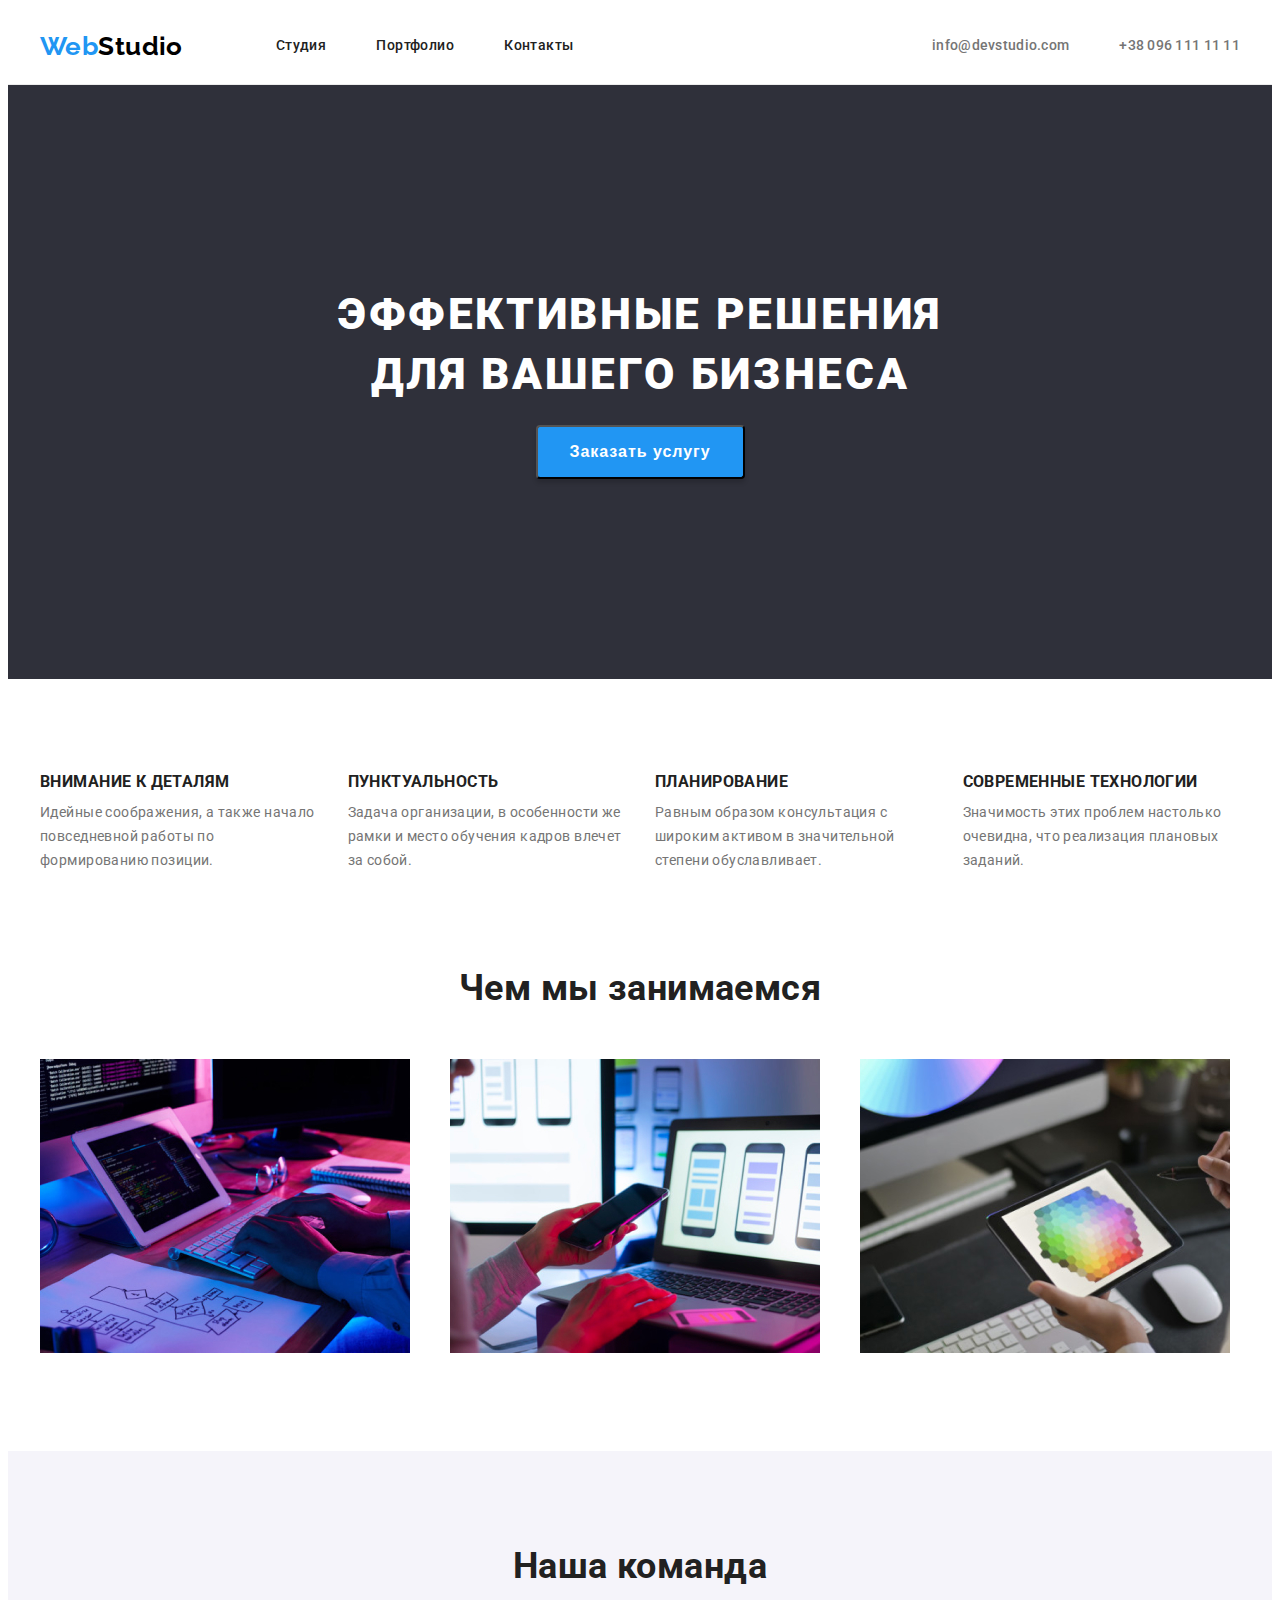
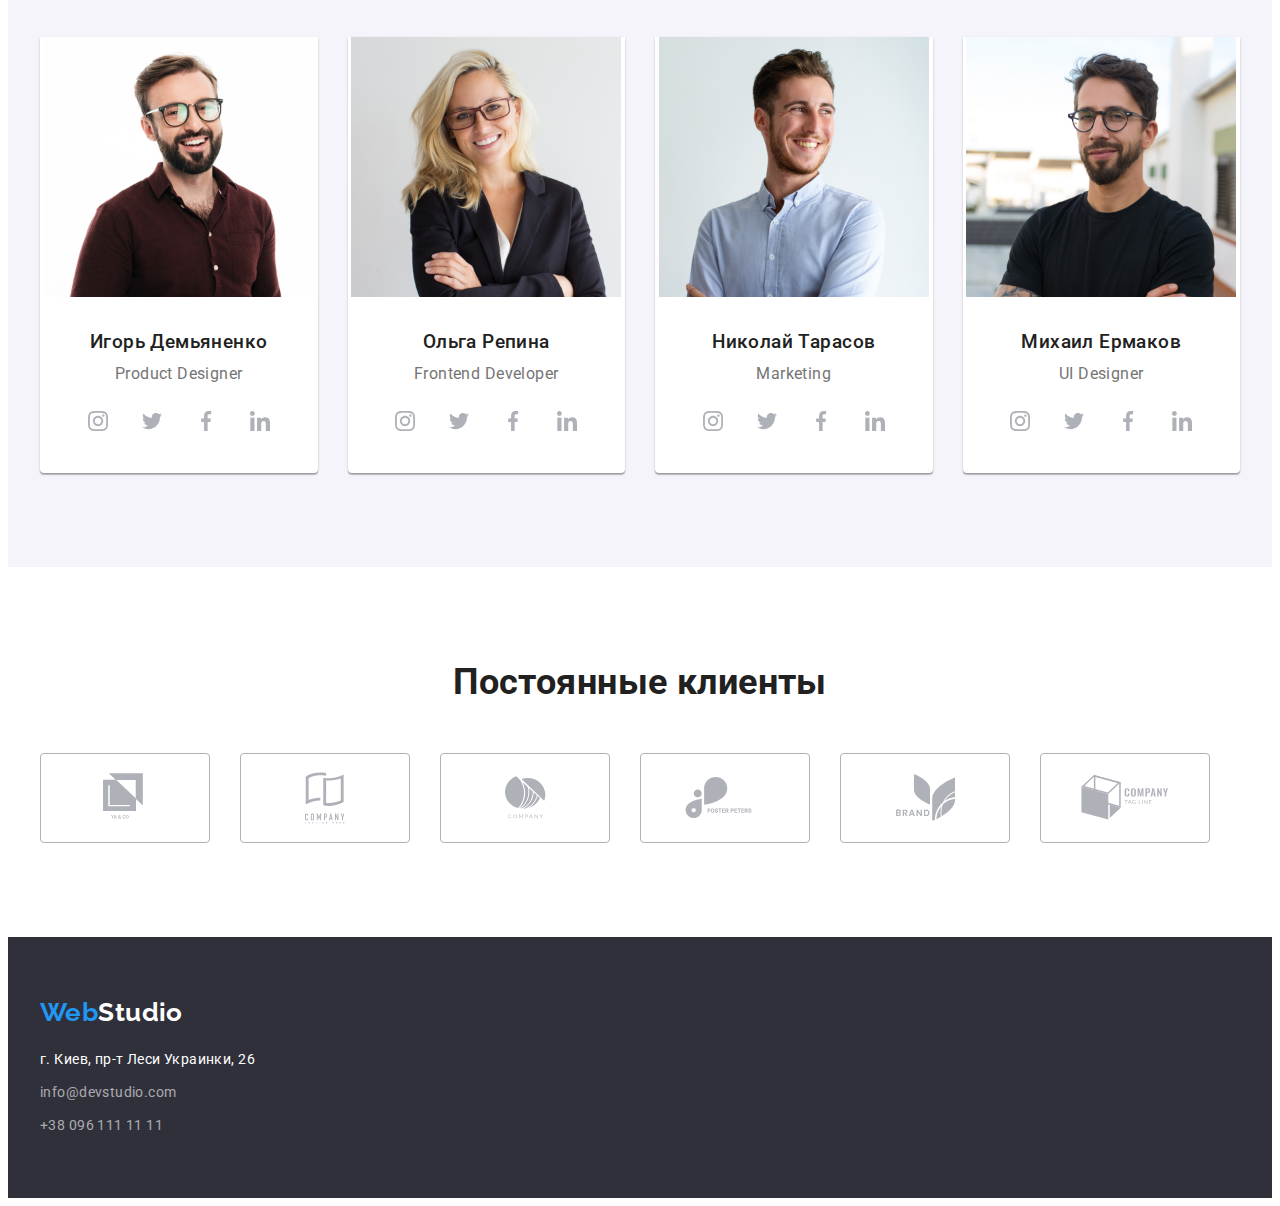
==== index.html @ 0d111032 "almost half" ====
<!DOCTYPE html>
<html lang="en">
  <head>
    <link rel="stylesheet" href="https://cdnjs.cloudflare.com/ajax/libs/modern-normalize/1.0.0/modern-normalize.min.css" integrity="sha512-ISS7cAi1PEhQ8jnbJpJZMd29NlhNj4AWYyLOSp2CE/CsHxTCu+r+t0D2yoJudVrd0/8fTVPUVDzY5Tvli75u/g==" crossorigin="anonymous" />
    <meta charset="UTF-8" />
    <meta http-equiv="X-UA-Compatible" content="IE=edge" />
    <meta name="viewport" content="width=device-width, initial-scale=1.0" />
    <title>Studio</title>
    <link rel="preconnect" href="https://fonts.gstatic.com">
    <link href="https://fonts.googleapis.com/css2?family=Raleway:wght@700&family=Roboto:wght@400;500;700;900&display=swap" rel="stylesheet">   
    <link rel="stylesheet" href="./css/styles.css">
  </head>
  <body>
    <header class="page-header">
      <div class="container">
      <nav class="nav">
        <a class="logo" href="./index.html"><span class="web-logo">Web</span>Studio</a>
        <ul class="nav-list list">
          <li><a href="./index.html">Студия</a></li>
          <li><a href="./portfolio.html"> Портфолио</a></li>
          <li><a href="#">Контакты</a></li>
        </ul>
      </nav>
        <a href="mailto:info@devstudio.com" class="our-contacts hdr-mail">info@devstudio.com</a>
        <a href="tel:+380961111111" class="our-contacts">+38 096 111 11 11</a>
    </div>
    </header>
     <main>
    <section class="topsection hero-section">
      <div class="container hero">
      <h1 class="main-heading">Эффективные решения для вашего бизнеса</h1>
      <button class="service-button" type="button">Заказать услугу</button>
    </div>
    </section> 
    <section class="section">
      <div class="container">
      <h2 class="hiden">Preferenses</h2>
      <ul class="preferenses-list list card">
        <li class="item mainfo">
          <h3 class="middle-headers">Внимание к деталям</h3>
          <p>
            Идейные соображения, а также начало повседневной работы по
            формированию позиции.
          </p>
        </li>
        <li class="item mainfo">
          <h3 class="middle-headers">Пунктуальность</h3>
          <p>
            Задача организации, в особенности же рамки и место обучения кадров
            влечет за собой.
          </p>
        </li>
        <li class="item mainfo">
          <h3 class="middle-headers">Планирование</h3>
          <p>
            Равным образом консультация с широким активом в значительной степени
            обуславливает.
          </p>
        </li>
        <li class="item mainfo">
          <h3 class="middle-headers">Современные технологии</h3>
          <p>
            Значимость этих проблем настолько очевидна, что реализация плановых
            заданий.
          </p>
        </li>
      </ul>
    </div>
    </section>
    <section class="section works-section">
      <div class="container">
      <h2 class="our-works">Чем мы занимаемся</h2>
      <ul class="list card">
        <li class="jl-items item">
          <img
            src="./img/box_1.jpg"
            alt="first image"
            width="370"
          />
        </li>
        <li class="jl-items item">
          <img
            src="./img/box_2.jpg"
            alt="second image"
            width="370"
          />
        </li>
        <li class="jl-items item">
          <img
            src="./img/box_3.jpg"
            alt="third image"
            width="370"
          />
        </li>
      </ul>
    </div>
    </section>
    <section class="section team-sect">
      <div class="container">
        <h2 class="team">Наша команда</h2>
        <ul class="teamlist list card">
          <li class="item team-item">
            <img class="team-block" src="./img/igor.jpg" alt="Product Designer" 
            height="260" 
            width="270"/>
            <h3 class="middle-headers">Игорь Демьяненко</h3>
            <p class="team-block-class">Product Designer</p>
            <ul class="socials list team-block">
              <li class="socials-item">
                <a href="" class="socials-links">
                  <svg class="socials-icons">
                    <use href="./img/svg/sprite.svg#icon-instagram"></use>
                  </svg>
                </a>
              </li>
              <li class="socials-item">
                <a href="" class="socials-links">
                  <svg class="socials-icons">
                    <use href="./img/svg/sprite.svg#icon-twitter"></use>
                  </svg>
                </a>
              </li>
              <li class="socials-item">
                <a href="" class="socials-links">
                  <svg class="socials-icons">
                    <use href="./img/svg/sprite.svg#icon-facebook"></use>
                  </svg>
                </a>
              </li><li class="socials-item">
                <a href="" class="socials-links">
                  <svg class="socials-icons">
                    <use href="./img/svg/sprite.svg#icon-linkedin"></use>
                  </svg>
                </a>
              </li>
            </ul>
          </li>
          <li class="item team-item">
            <img class="team-block"
              src="./img/olga.jpg"
              alt="Frontend Developer"
              height="260" 
              width="270"/>
            <h3 class="middle-headers">Ольга Репина</h3>
            <p class="team-block-class">Frontend Developer</p>
            <ul class="socials list team-block">
              <li class="socials-item">
                <a href="" class="socials-links">
                  <svg class="socials-icons">
                    <use href="./img/svg/sprite.svg#icon-instagram"></use>
                  </svg>
                </a>
              </li>
              <li class="socials-item">
                <a href="" class="socials-links">
                  <svg class="socials-icons">
                    <use href="./img/svg/sprite.svg#icon-twitter"></use>
                  </svg>
                </a>
              </li>
              <li class="socials-item">
                <a href="" class="socials-links">
                  <svg class="socials-icons">
                    <use href="./img/svg/sprite.svg#icon-facebook"></use>
                  </svg>
                </a>
              </li><li class="socials-item">
                <a href="" class="socials-links">
                  <svg class="socials-icons">
                    <use href="./img/svg/sprite.svg#icon-linkedin"></use>
                  </svg>
                </a>
              </li>
            </ul>
          </li>
          <li class="item team-item">
            <img class="team-block" src="./img/nikolai.jpg" alt="Marketing" 
            height="260" 
            width="270"/>
            <h3 class="middle-headers">Николай Тарасов</h3>
            <p class="team-block-class">Marketing</p>
            <ul class="socials list team-block">
              <li class="socials-item">
                <a href="" class="socials-links">
                  <svg class="socials-icons">
                    <use href="./img/svg/sprite.svg#icon-instagram"></use>
                  </svg>
                </a>
              </li>
              <li class="socials-item">
                <a href="" class="socials-links">
                  <svg class="socials-icons">
                    <use href="./img/svg/sprite.svg#icon-twitter"></use>
                  </svg>
                </a>
              </li>
              <li class="socials-item">
                <a href="" class="socials-links">
                  <svg class="socials-icons">
                    <use href="./img/svg/sprite.svg#icon-facebook"></use>
                  </svg>
                </a>
              </li><li class="socials-item">
                <a href="" class="socials-links">
                  <svg class="socials-icons">
                    <use href="./img/svg/sprite.svg#icon-linkedin"></use>
                  </svg>
                </a>
              </li>
            </ul>
          </li>
          <li class="item team-item">
            <img class="team-block" src="./img/misha.jpg" alt="UI Designer" 
            height="260" 
            width="270"/>
            <h3 class="middle-headers">Михаил Ермаков</h3>
            <p class="team-block-class">UI Designer</p>
            <ul class="socials list team-block">
              <li class="socials-item">
                <a href="" class="socials-links">
                  <svg class="socials-icons">
                    <use href="./img/svg/sprite.svg#icon-instagram"></use>
                  </svg>
                </a>
              </li>
              <li class="socials-item">
                <a href="" class="socials-links">
                  <svg class="socials-icons">
                    <use href="./img/svg/sprite.svg#icon-twitter"></use>
                  </svg>
                </a>
              </li>
              <li class="socials-item">
                <a href="" class="socials-links">
                  <svg class="socials-icons">
                    <use href="./img/svg/sprite.svg#icon-facebook"></use>
                  </svg>
                </a>
              </li><li class="socials-item">
                <a href="" class="socials-links">
                  <svg class="socials-icons">
                    <use href="./img/svg/sprite.svg#icon-linkedin"></use>
                  </svg>
                </a>
              </li>
            </ul>
          </li>
        </ul>
      </div>
    </section>
    <section class="section">
      <div class="container">
        <h2 class="team">Постоянные клиенты</h2>
        <ul class="clients list">
          <li class="clients-list">
            <a href="" class="clients-link">
              <svg class="clients-icon" width="44px" height="49px">
                <use href="/img/svg/sprite.svg#icon-logo-1"></use>
              </svg>
            </a>
          </li>
          <li class="clients-list">
            <a href="" class="clients-link">
              <svg class="clients-icon" width="40px" height="52px">
                <use href="/img/svg/sprite.svg#icon-logo-2"></use>
              </svg>
            </a>
          </li>
          <li class="clients-list">
            <a href="" class="clients-link">
              <svg class="clients-icon" width="41px" height="43px">
                <use href="/img/svg/sprite.svg#icon-logo-3"></use>
              </svg>
            </a>
          </li>
          <li class="clients-list">
            <a href="" class="clients-link">
              <svg class="clients-icon" width="80px" height="42px">
                <use href="/img/svg/sprite.svg#icon-logo-4"></use>
              </svg>
            </a>
          </li>
          <li class="clients-list">
            <a href="" class="clients-link">
              <svg class="clients-icon" width="59px" height="47px">
                <use href="/img/svg/sprite.svg#icon-logo-5"></use>
              </svg>
            </a>
          </li>
          <li class="clients-list">
            <a href="" class="clients-link">
              <svg class="clients-icon" width="88px" height="45px">
                <use href="/img/svg/sprite.svg#icon-logo-6"></use>
              </svg>
            </a>
          </li>
        </ul>
      </div>
    </section>
    </main>
    <footer>
      <div class="container">
      <a class="footer-logo" href="./index.html"><span class="web-logo">Web</span>Studio</a>
        <address class="foot-address">
            <span class="address ft-design ">г. Киев, пр-т Леси Украинки, 26</span>
            <a class="footer-contacts  footer-item" href="mailto:info@devstudio.com">info@devstudio.com</a>
            <a class="footer-contacts  " href="tel:+380961111111">+38 096 111 11 11</a>
        </address>
      </div>
    </footer> 
  </body>
</html>
---- css/styles.css ----
body{
    background: var(--white-main-and-other);

    font-family: 'Roboto', sans-serif;
    font-weight: 400;
    font-size: 14px;
    letter-spacing: 0.03em;
    line-height: 1.14;
    color: var(--text-font-color);
}
:root{
    --headers-font-color: #212121;
    --text-font-color:  #757575;
    --other-fonts: #2196F3;
    --buttons-hover-color: #2196F3;
    --white-main-and-other: #fff;
    --svg-icons:#AFB1B8;
}
h1,
h2,
h3,
h4,
h5,
h6,
p,
ul {
  margin: 0;
  padding: 0;
}
.container{
    width: 1200px;
    padding-left: 15px;
    padding-right: 15px;
    margin-right: auto;
    margin-left: auto;
}
.section{
    padding: 94px 0 ;
}
.card{
    display: flex;
    flex-wrap: wrap;
    margin-left: -30px;
    margin-top: -30px;
}
.item{
    margin-left: 30px;
    margin-top: 30px;
}
.middle-headers{
    margin-bottom: 10px;
    color: var(--headers-font-color);
}
.page-header{
    padding-top: 15px;
    padding-bottom: 15px;
    border-bottom: 1px solid #ECECEC;
}
.page-header .container{
    display: flex;
    align-items: center;
    justify-content: flex-start;
}
.logo{
    font-family: Raleway;
    font-style: normal;
    font-weight: bold;
    font-size: 26px;
    line-height: 1.19;
    color: #000;
    text-decoration: none;
}
.web-logo{
    color: var(--other-fonts);
}
.nav{
    display: flex;
    margin-right: auto;
    align-items: center;

}
.nav-list{
    display: inline-flex;
    margin-left: 93px;
}
.nav-list li:not(:last-child) {
    margin-right: 50px;
  }
.nav-list a{
    display: inline-block;

    font-weight: 500;
    line-height: 1.14;
    color: var(--headers-font-color);
    text-decoration: none;
}
.our-contacts {
    display: inline-block;
    padding-top: 15px;
    padding-bottom: 15px;

    font-weight: 500;
    letter-spacing: 0.02em;
    text-decoration: none;
    color: var(--text-font-color);
}
.hdr-mail{
    margin-right: 50px;
}
.nav-list a:hover,
.our-contacts a:hover,
.our-contacts a:focus{
    color: var(--other-fonts);
    cursor: pointer;
}
.topsection{
    padding: 200px 0;
    background-color: #2F303A;
}
 .hero{
    display: flex;
    align-items: center;
    flex-direction: column;
    align-content: center;
} 

.main-heading{
    width: calc(100% / 12 * 7);
    margin-bottom: 20px;
    text-align: center;

    font-weight: 900;
    font-size: 44px;
    line-height: 1.36;
    text-align: center;
    letter-spacing: 0.06em;
    text-transform: uppercase;
    color: var(--white-main-and-other);
}
.service-button{
    display: inline-block;
    align-items: center;
    text-align: center;
    padding: 10px 32px;

    font-weight: 700;
    font-size: 16px;
    line-height: 1.88;
    letter-spacing: 0.06em;

    color: var(--white-main-and-other);
    cursor: pointer;
    background: var(--buttons-hover-color);
    box-shadow: 0px 4px 4px rgba(0, 0, 0, 0.15);
    border-radius: 4px;
}
.list{
    list-style: none;
}
.hiden {
    display: none;
  }
.preferenses-list h3{
    font-weight: 700;
    text-transform: uppercase;
}
.preferenses-list p{
    line-height: 1.71;
}

.mainfo{
    flex-basis: calc((100% - 4 * 30px) / 4 );
}
.team-sect{
    background: #F5F4FA;
}
.works-section{
    padding-top: 0;
}
.jl-items{
    flex-basis: calc((100% - 3 * 30px) / 3);
}
.our-works,
.team{
    margin-bottom: 50px;

    font-weight: 700;
    font-size: 36px;
    line-height: 1.17;
    color: var(--headers-font-color);
    text-align: center;
}
.team-item{
    flex-basis: calc((100% - 4 * 30px) / 4);

    font-size: 16px;
    line-height: 1.19;
    text-align: center;

    background: var(--white-main-and-other);
    box-shadow: 0px 1px 3px rgba(0, 0, 0, 0.12), 0px 1px 1px rgba(0, 0, 0, 0.14), 0px 2px 1px rgba(0, 0, 0, 0.2);
    border-radius: 0px 0px 4px 4px;
}
.team-block{
    margin-bottom: 30px;
}
.team-block-class{
    margin-bottom: 16px;
}
.teamlist h3{
    font-weight: 500;
}
.socials{
    display: inline-flex;
}
.socials-item:not(:last-child){
margin-right: 10px;
}
.socials-links{
    display: flex;
    align-items: center;
    justify-content: center;
    width: 44px;
    height: 44px;
    border-radius: 50%;
}
.socials-links:hover,
.socials-links:focus{
background-color: var(--buttons-hover-color);
}
.socials-links:hover .socials-icons,
.socials-links:focus .socials-icons{
    fill: var(--white-main-and-other);
}
.socials-icons{
    width: 20px;
    height: 20px;
    fill: var(--svg-icons);
}
.clients{
    display: flex;  
}
.clients-link{
    display: inline-flex;
    align-items: center;
    justify-content: center;
    width: 170px;
    height: 90px;
    border: 1px solid var(--svg-icons);
    box-sizing: border-box;
    border-radius: 4px;
    
}
/* .clients-link{
    width: 170px;
    height: 90px;
    border: 1px solid var(--svg-icons);
    box-sizing: border-box;
    border-radius: 4px;
    

} */
.clients-list:not(:last-child){
    margin-right: 30px;
}
.clients-link:hover .clients-icon{
    fill: var(--buttons-hover-color);
}
.footer-logo{
    display: inline-block;
    margin-bottom: 20px;

    font-family: Raleway;
    font-style: normal;
    font-weight: bold;
    font-size: 26px;
    line-height: 1.19;
    color: var(--white-main-and-other);
    text-decoration: none;
}
.clients-icon{
    fill: var(--svg-icons);
}
.foot-address{
    display: flex;
    flex-direction: column;
}
.ft-design{
    margin-bottom: 9px;
}
.footer-item{
    margin-bottom: 9px;
}
.address{
    line-height: 1.71;
    color: var(--white-main-and-other);
    text-decoration: none;
    font-style: normal;
    text-decoration: none;
}
.footer-contacts{
    line-height: 1.71;
    color: rgba(255, 255, 255, 0.6);
    text-decoration: none;
    font-style: normal;
}
.footer-contacts:hover,
.footer-contacts:focus{
    color: var(--buttons-hover-color);
    cursor: pointer;
}
footer{
    padding-top: 60px;
    padding-bottom: 60px;
    background-color: #2F303A;
}
.portfolio-btn{
    display: flex;
    justify-content: center;
  }
  .buttons-list{
    display: inline-block;
    margin-bottom: 50px;
  }
  .buttons-list:not(:last-child) {
    margin-right: 8px;
  }
.buttons{
    display: inline-block;
    background: #F5F4FA;
    border-radius: 4px;
    padding: 6px 22px;
    border: 0px;

    font-family: 'Roboto';
    font-weight: 500;
    font-size: 16px;
    line-height: 1.63;
    text-align: center;
    color: var(--headers-font-color);
}
.buttons:hover{
    color: var(--white-main-and-other);
    background-color: var(--buttons-hover-color);
    box-shadow: 0px 3px 1px rgba(0, 0, 0, 0.1), 0px 1px 2px rgba(0, 0, 0, 0.08), 0px 2px 2px rgba(0, 0, 0, 0.12);
    border-radius: 4px;
    cursor: pointer;
}

 .examples{
    display: flex;
    flex-wrap: wrap;
    margin-top: -30px;
    margin-left: -30px;
} 
.item-portfolio{
    margin-top: 30px;
    margin-left: 30px;
}

.portfolio-card{
    display: flex;
    flex-direction: column;
}
.boxes{
    padding: 20px 24px;
    background: var(--white-main-and-other);
    border: 1px solid #EEEEEE;
} .portfolio-card{
    flex-basis: calc((100% - 3 * 30px) / 3);
}  

.works-list h3 {

    font-weight: 700;
    font-size: 18px;
    line-height: 2;
    letter-spacing: 0.06em;
    color: var(--headers-font-color);
  }
  .works-list p {
    display: inline-block;
    
    font-size: 16px;
    line-height: 1.88;
    color: var(--text-font-color);
  }
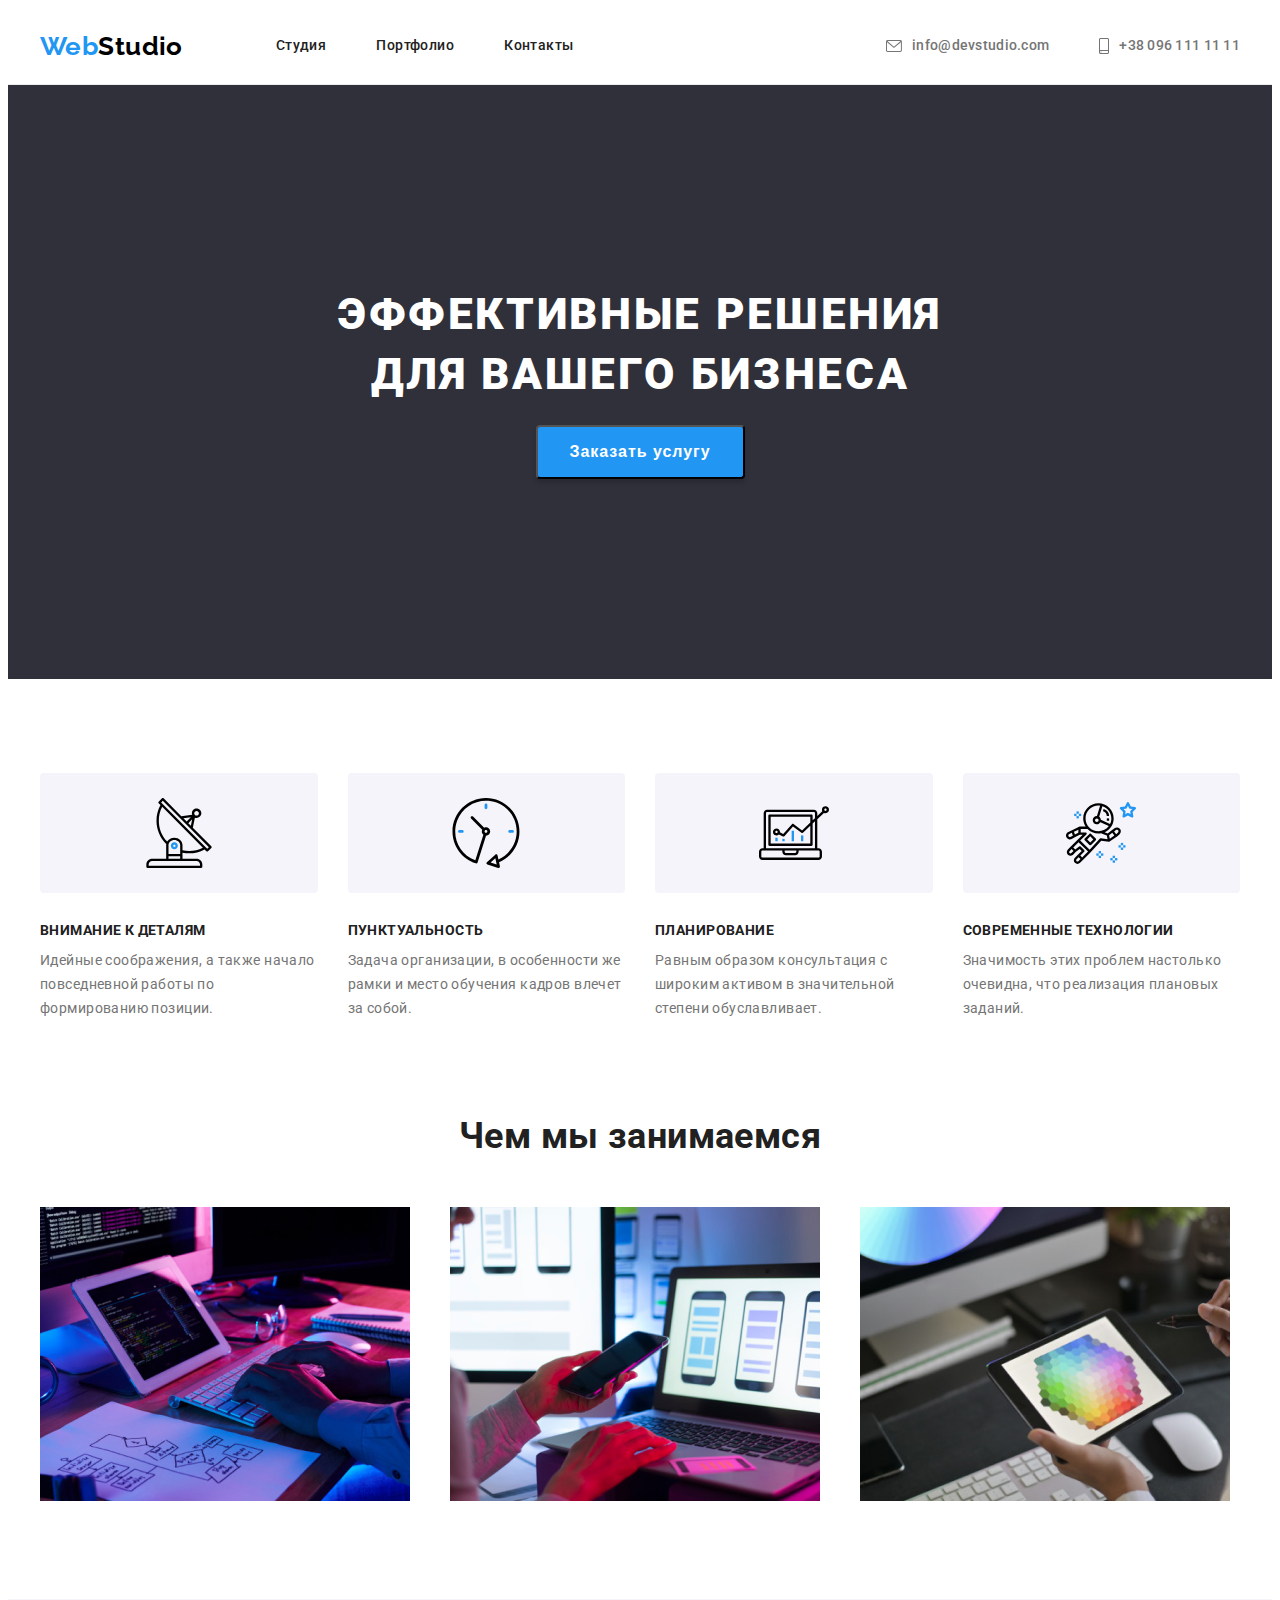
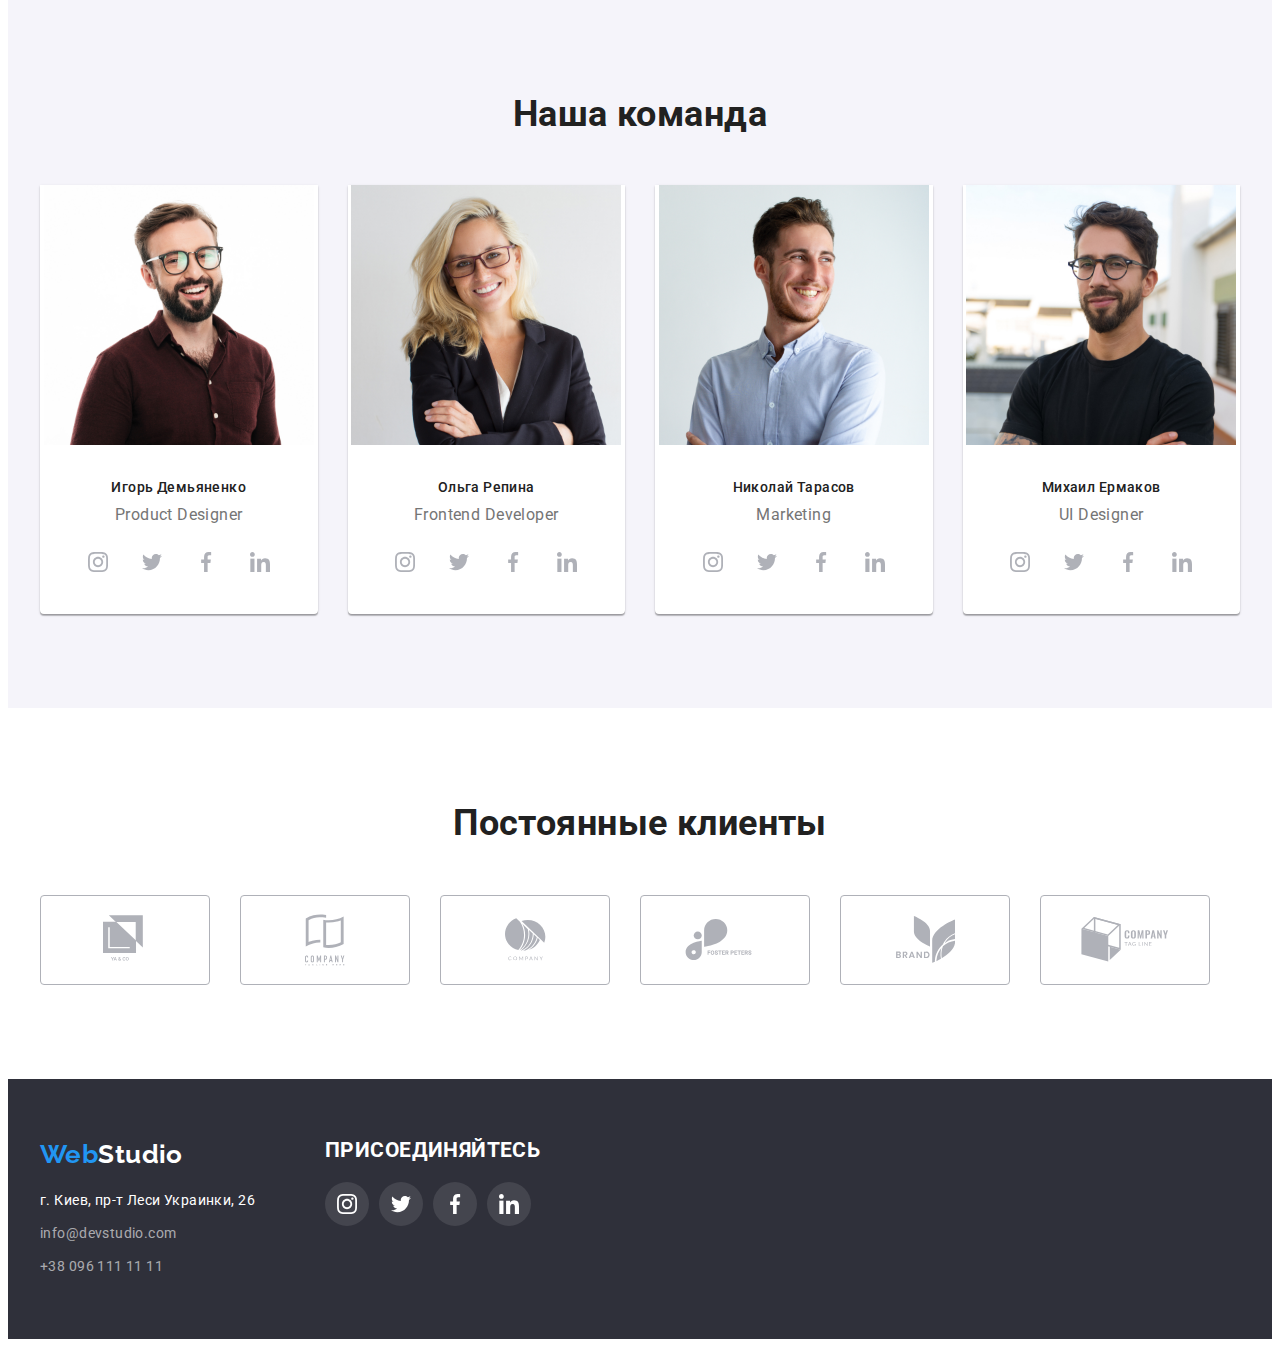
==== commit d8499f38: "svg" ====
--- a/index.html
+++ b/index.html
@@ -21,8 +21,16 @@
           <li><a href="#">Контакты</a></li>
         </ul>
       </nav>
-        <a href="mailto:info@devstudio.com" class="our-contacts hdr-mail">info@devstudio.com</a>
-        <a href="tel:+380961111111" class="our-contacts">+38 096 111 11 11</a>
+        <a href="mailto:info@devstudio.com" class="our-contacts hdr-mail">
+          <svg class="contacts-icon" height="12px" width="16px">
+            <use href="./img/svg/sprite.svg#icon-envelope"></use>
+          </svg>
+          info@devstudio.com</a>
+        <a href="tel:+380961111111" class="our-contacts">
+          <svg class="contacts-icon" height="16px" width="10px">
+          <use href="./img/svg/sprite.svg#icon-smartphone"></use>
+        </svg>
+        +38 096 111 11 11</a>
     </div>
     </header>
      <main>
@@ -37,6 +45,11 @@
       <h2 class="hiden">Preferenses</h2>
       <ul class="preferenses-list list card">
         <li class="item mainfo">
+          <div class="svgcontainer">
+          <svg class="preferenses-icons">
+            <use href="./img/svg/sprite.svg#icon-antenna"></use>
+          </svg>
+        </div>
           <h3 class="middle-headers">Внимание к деталям</h3>
           <p>
             Идейные соображения, а также начало повседневной работы по
@@ -44,6 +57,11 @@
           </p>
         </li>
         <li class="item mainfo">
+          <div class="svgcontainer">
+            <svg class="preferenses-icons">
+              <use href="./img/svg/sprite.svg#icon-clock"></use>
+            </svg>
+          </div>
           <h3 class="middle-headers">Пунктуальность</h3>
           <p>
             Задача организации, в особенности же рамки и место обучения кадров
@@ -51,6 +69,11 @@
           </p>
         </li>
         <li class="item mainfo">
+          <div class="svgcontainer">
+          <svg class="preferenses-icons">
+            <use href="./img/svg/sprite.svg#icon-diagram"></use>
+          </svg>
+        </div>
           <h3 class="middle-headers">Планирование</h3>
           <p>
             Равным образом консультация с широким активом в значительной степени
@@ -58,6 +81,11 @@
           </p>
         </li>
         <li class="item mainfo">
+          <div class="svgcontainer">
+          <svg class="preferenses-icons">
+            <use href="./img/svg/sprite.svg#icon-astronaut"></use>
+          </svg>
+        </div>
           <h3 class="middle-headers">Современные технологии</h3>
           <p>
             Значимость этих проблем настолько очевидна, что реализация плановых
@@ -299,13 +327,47 @@
     </section>
     </main>
     <footer>
-      <div class="container">
+      <div class="container footer">
+        <section>
       <a class="footer-logo" href="./index.html"><span class="web-logo">Web</span>Studio</a>
         <address class="foot-address">
             <span class="address ft-design ">г. Киев, пр-т Леси Украинки, 26</span>
             <a class="footer-contacts  footer-item" href="mailto:info@devstudio.com">info@devstudio.com</a>
             <a class="footer-contacts  " href="tel:+380961111111">+38 096 111 11 11</a>
         </address>
+      </section>
+      <section class="join-us">
+        <h2 class="join-title">присоединяйтесь</h2>
+        <ul class="footer-socials list">
+          <li class="footer-socials-item">
+            <a href="" class="footer-socials-links">
+              <svg class="footer-socials-icons">
+                <use href="./img/svg/sprite.svg#icon-instagram"></use>
+              </svg>
+            </a>
+          </li>
+          <li class="footer-socials-item">
+            <a href="" class="footer-socials-links">
+              <svg class="footer-socials-icons">
+                <use href="./img/svg/sprite.svg#icon-twitter"></use>
+              </svg>
+            </a>
+          </li>
+          <li class="footer-socials-item">
+            <a href="" class="footer-socials-links">
+              <svg class="footer-socials-icons">
+                <use href="./img/svg/sprite.svg#icon-facebook"></use>
+              </svg>
+            </a>
+          </li><li class="footer-socials-item">
+            <a href="" class="footer-socials-links">
+              <svg class="footer-socials-icons">
+                <use href="./img/svg/sprite.svg#icon-linkedin"></use>
+              </svg>
+            </a>
+          </li>
+        </ul>
+      </section>
       </div>
     </footer> 
   </body>
--- a/css/styles.css
+++ b/css/styles.css
@@ -15,6 +15,8 @@
     --buttons-hover-color: #2196F3;
     --white-main-and-other: #fff;
     --svg-icons:#AFB1B8;
+    --grey-background: #F5F4FA;
+   
 }
 h1,
 h2,
@@ -48,6 +50,10 @@
     margin-top: 30px;
 }
 .middle-headers{
+    font-style: normal;
+    font-weight: bold;
+    font-size: 14px;
+
     margin-bottom: 10px;
     color: var(--headers-font-color);
 }
@@ -95,7 +101,8 @@
     text-decoration: none;
 }
 .our-contacts {
-    display: inline-block;
+    display: flex;
+    align-items: center;
     padding-top: 15px;
     padding-bottom: 15px;
 
@@ -108,10 +115,19 @@
     margin-right: 50px;
 }
 .nav-list a:hover,
-.our-contacts a:hover,
-.our-contacts a:focus{
+.nav-list a:focus,
+.our-contacts:hover,
+.our-contacts:focus{
     color: var(--other-fonts);
-    cursor: pointer;
+}
+.contacts-icon{
+    display: inline-block;
+    margin-right: 10px;
+    fill: var(--text-font-color) ;
+}
+.our-contacts:focus .contacts-icon,
+.our-contacts:hover .contacts-icon{
+    fill: var(--other-fonts);
 }
 .topsection{
     padding: 200px 0;
@@ -159,7 +175,25 @@
 }
 .hiden {
     display: none;
-  }
+}
+.svgcontainer{
+    display: flex;
+    align-items: center;
+    justify-content: center;
+    padding: auto;
+    padding-top: 25px;
+    padding-bottom: 25px;
+    margin-bottom: 30px;
+    background: var(--grey-background);
+    border-radius: 4px;
+}
+.preferenses-icons{
+    /* display: flex; */
+
+width: 70px;
+height: 70px;
+fill: ;
+}
 .preferenses-list h3{
     font-weight: 700;
     text-transform: uppercase;
@@ -172,7 +206,7 @@
     flex-basis: calc((100% - 4 * 30px) / 4 );
 }
 .team-sect{
-    background: #F5F4FA;
+    background: var(--grey-background);
 }
 .works-section{
     padding-top: 0;
@@ -263,8 +297,18 @@
 .clients-list:not(:last-child){
     margin-right: 30px;
 }
-.clients-link:hover .clients-icon{
+.clients-link:hover,
+.clients-link:focus{
+    border: 1px solid var(--buttons-hover-color);
+    box-sizing: border-box;
+    border-radius: 4px;
+} 
+.clients-link:hover .clients-icon,
+.clients-link:focus .clients-icon{
     fill: var(--buttons-hover-color);
+}
+.footer{
+    display: flex;
 }
 .footer-logo{
     display: inline-block;
@@ -310,10 +354,51 @@
     cursor: pointer;
 }
 footer{
+
     padding-top: 60px;
     padding-bottom: 60px;
     background-color: #2F303A;
 }
+.join-us{
+display: block;
+margin-left: 70px;
+}
+.join-title{
+    display: block;
+    margin-bottom: 20px;
+
+    font-style: normal;
+    font-weight: 700;
+    text-transform: uppercase;
+    color: var(--white-main-and-other);
+}
+.footer-socials{
+    display: flex;
+}
+
+.footer-socials-item:not(:last-child){
+    margin-right: 10px;
+}
+.footer-socials-links{
+    display: flex;
+    align-items: center;
+    justify-content: center;
+    width: 44px;
+    height: 44px;
+    border-radius: 50%;
+    background: rgba(255, 255, 255, 0.1);
+}
+.footer-socials-links:hover,
+.footer-socials-links:focus{
+background-color: var(--buttons-hover-color);
+}
+.footer-socials-icons{
+    width: 20px;
+    height: 20px;
+    fill: var(--white-main-and-other);
+}
+
+/* portfolio */
 .portfolio-btn{
     display: flex;
     justify-content: center;
@@ -327,7 +412,7 @@
   }
 .buttons{
     display: inline-block;
-    background: #F5F4FA;
+    background: var(--grey-background);
     border-radius: 4px;
     padding: 6px 22px;
     border: 0px;
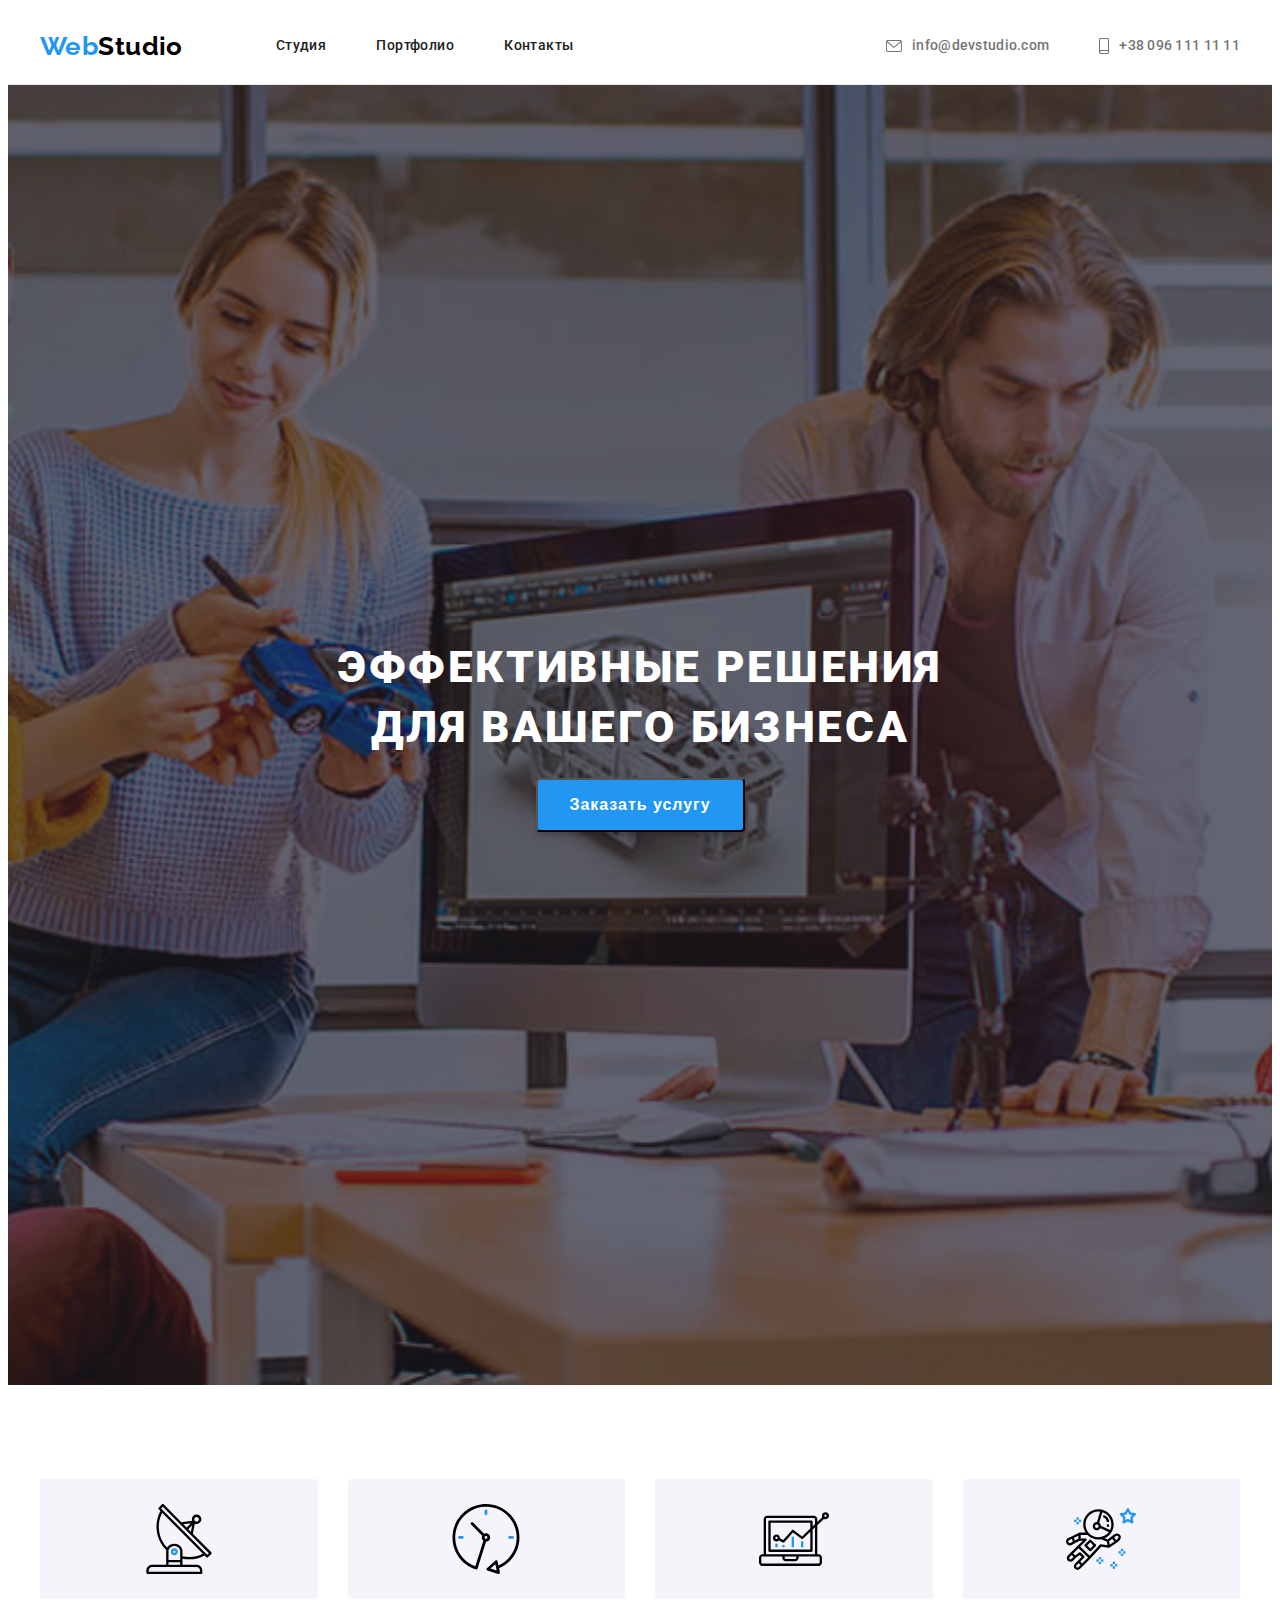
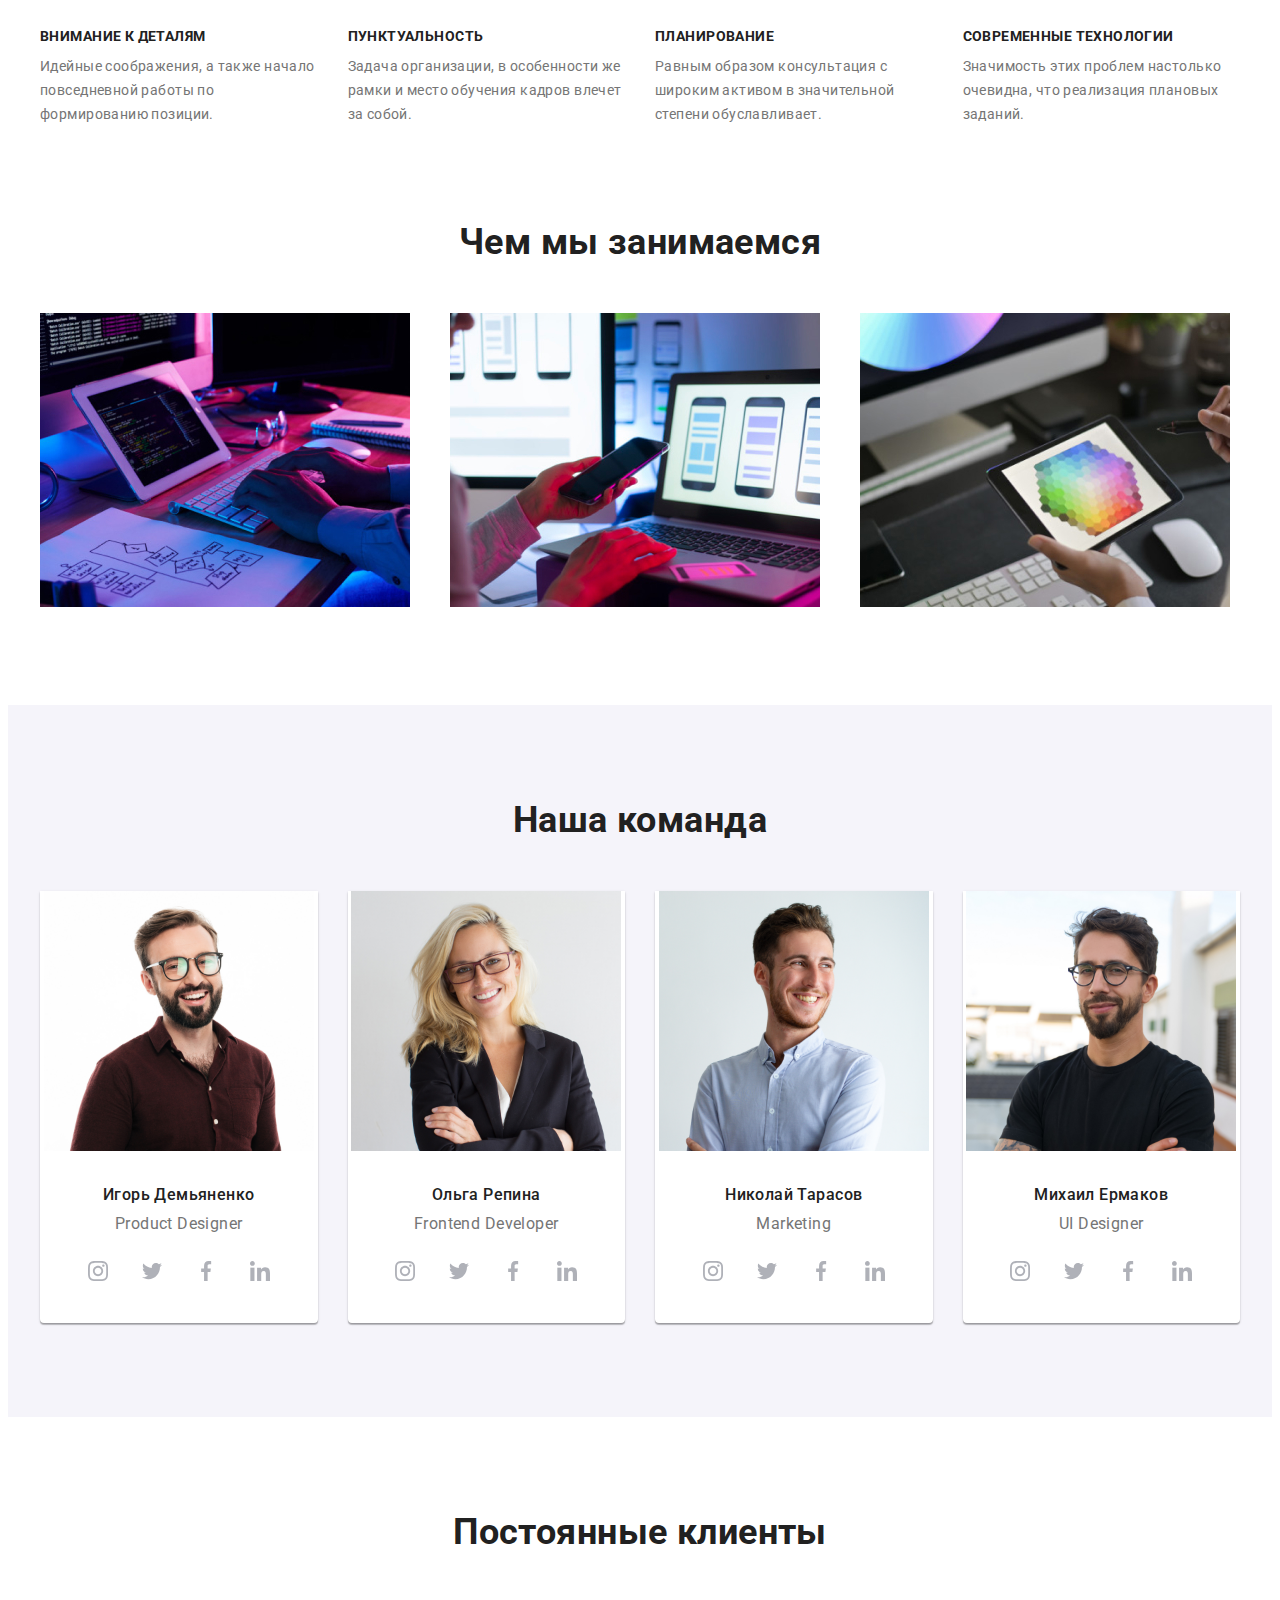
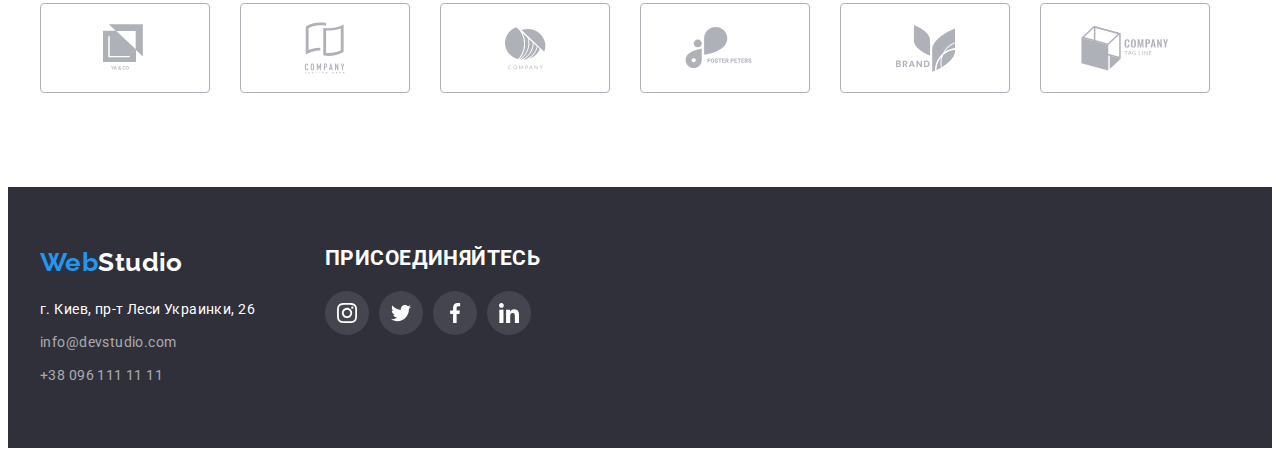
==== commit 40303f52: "shadows left" ====
--- a/index.html
+++ b/index.html
@@ -50,7 +50,7 @@
             <use href="./img/svg/sprite.svg#icon-antenna"></use>
           </svg>
         </div>
-          <h3 class="middle-headers">Внимание к деталям</h3>
+          <h3 class="preferenses-headers">Внимание к деталям</h3>
           <p>
             Идейные соображения, а также начало повседневной работы по
             формированию позиции.
@@ -62,7 +62,7 @@
               <use href="./img/svg/sprite.svg#icon-clock"></use>
             </svg>
           </div>
-          <h3 class="middle-headers">Пунктуальность</h3>
+          <h3 class="preferenses-headers">Пунктуальность</h3>
           <p>
             Задача организации, в особенности же рамки и место обучения кадров
             влечет за собой.
@@ -74,7 +74,7 @@
             <use href="./img/svg/sprite.svg#icon-diagram"></use>
           </svg>
         </div>
-          <h3 class="middle-headers">Планирование</h3>
+          <h3 class="preferenses-headers">Планирование</h3>
           <p>
             Равным образом консультация с широким активом в значительной степени
             обуславливает.
@@ -86,7 +86,7 @@
             <use href="./img/svg/sprite.svg#icon-astronaut"></use>
           </svg>
         </div>
-          <h3 class="middle-headers">Современные технологии</h3>
+          <h3 class="preferenses-headers">Современные технологии</h3>
           <p>
             Значимость этих проблем настолько очевидна, что реализация плановых
             заданий.
@@ -283,42 +283,42 @@
           <li class="clients-list">
             <a href="" class="clients-link">
               <svg class="clients-icon" width="44px" height="49px">
-                <use href="/img/svg/sprite.svg#icon-logo-1"></use>
+                <use href="./img/svg/sprite.svg#icon-logo-1"></use>
               </svg>
             </a>
           </li>
           <li class="clients-list">
             <a href="" class="clients-link">
               <svg class="clients-icon" width="40px" height="52px">
-                <use href="/img/svg/sprite.svg#icon-logo-2"></use>
+                <use href="./img/svg/sprite.svg#icon-logo-2"></use>
               </svg>
             </a>
           </li>
           <li class="clients-list">
             <a href="" class="clients-link">
               <svg class="clients-icon" width="41px" height="43px">
-                <use href="/img/svg/sprite.svg#icon-logo-3"></use>
+                <use href="./img/svg/sprite.svg#icon-logo-3"></use>
               </svg>
             </a>
           </li>
           <li class="clients-list">
             <a href="" class="clients-link">
               <svg class="clients-icon" width="80px" height="42px">
-                <use href="/img/svg/sprite.svg#icon-logo-4"></use>
+                <use href="./img/svg/sprite.svg#icon-logo-4"></use>
               </svg>
             </a>
           </li>
           <li class="clients-list">
             <a href="" class="clients-link">
               <svg class="clients-icon" width="59px" height="47px">
-                <use href="/img/svg/sprite.svg#icon-logo-5"></use>
+                <use href="./img/svg/sprite.svg#icon-logo-5"></use>
               </svg>
             </a>
           </li>
           <li class="clients-list">
             <a href="" class="clients-link">
               <svg class="clients-icon" width="88px" height="45px">
-                <use href="/img/svg/sprite.svg#icon-logo-6"></use>
+                <use href="./img/svg/sprite.svg#icon-logo-6"></use>
               </svg>
             </a>
           </li>
--- a/css/styles.css
+++ b/css/styles.css
@@ -49,7 +49,7 @@
     margin-left: 30px;
     margin-top: 30px;
 }
-.middle-headers{
+.preferenses-headers{
     font-style: normal;
     font-weight: bold;
     font-size: 14px;
@@ -57,6 +57,19 @@
     margin-bottom: 10px;
     color: var(--headers-font-color);
 }
+.middle-headers{
+    
+    font-style: normal;
+    font-weight: 500;
+    font-size: 16px;
+    line-height: 1.19;
+    text-align: center;
+
+    margin-bottom: 10px;
+    color: var(--headers-font-color);
+}
+
+
 .page-header{
     padding-top: 15px;
     padding-bottom: 15px;
@@ -130,8 +143,20 @@
     fill: var(--other-fonts);
 }
 .topsection{
+    display: flex;
+    align-items: center;
+    justify-content: center;
+    max-width: 1600px;
+    height: 100vh;
+    margin-right: auto;
+    margin-left: auto;
     padding: 200px 0;
-    background-color: #2F303A;
+    background: #C4C4C4;
+
+    background-image: url(../img/hero-overlay.png), url(../img/hero.jpg);
+    background-repeat: no-repeat;
+    background-position: center;
+    background-size: cover;
 }
  .hero{
     display: flex;
@@ -143,7 +168,6 @@
 .main-heading{
     width: calc(100% / 12 * 7);
     margin-bottom: 20px;
-    text-align: center;
 
     font-weight: 900;
     font-size: 44px;
@@ -153,6 +177,7 @@
     text-transform: uppercase;
     color: var(--white-main-and-other);
 }
+
 .service-button{
     display: inline-block;
     align-items: center;
@@ -188,11 +213,8 @@
     border-radius: 4px;
 }
 .preferenses-icons{
-    /* display: flex; */
-
 width: 70px;
 height: 70px;
-fill: ;
 }
 .preferenses-list h3{
     font-weight: 700;
@@ -285,15 +307,6 @@
     border-radius: 4px;
     
 }
-/* .clients-link{
-    width: 170px;
-    height: 90px;
-    border: 1px solid var(--svg-icons);
-    box-sizing: border-box;
-    border-radius: 4px;
-    
-
-} */
 .clients-list:not(:last-child){
     margin-right: 30px;
 }
@@ -354,14 +367,13 @@
     cursor: pointer;
 }
 footer{
-
     padding-top: 60px;
     padding-bottom: 60px;
     background-color: #2F303A;
 }
 .join-us{
-display: block;
-margin-left: 70px;
+    display: block;
+    margin-left: 70px;
 }
 .join-title{
     display: block;
@@ -390,7 +402,7 @@
 }
 .footer-socials-links:hover,
 .footer-socials-links:focus{
-background-color: var(--buttons-hover-color);
+    background-color: var(--buttons-hover-color);
 }
 .footer-socials-icons{
     width: 20px;
@@ -454,9 +466,7 @@
 } .portfolio-card{
     flex-basis: calc((100% - 3 * 30px) / 3);
 }  
-
 .works-list h3 {
-
     font-weight: 700;
     font-size: 18px;
     line-height: 2;
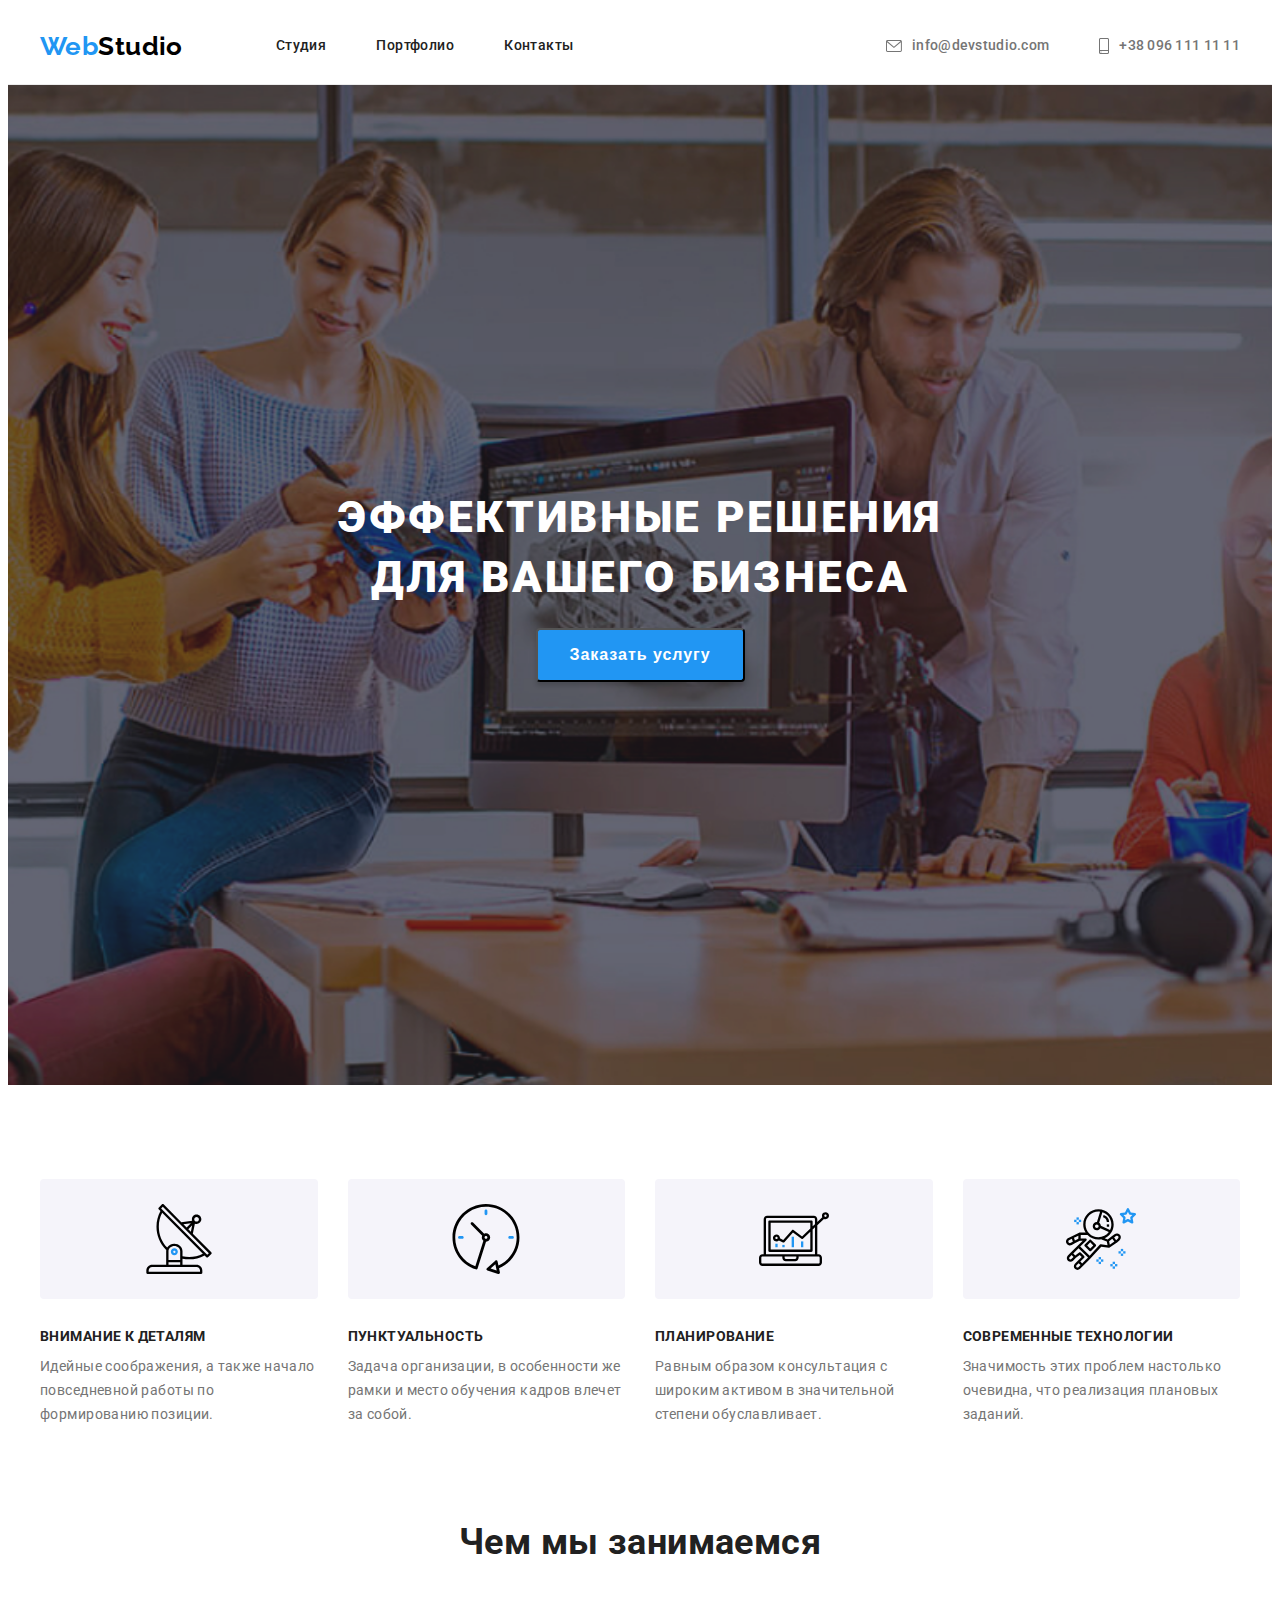
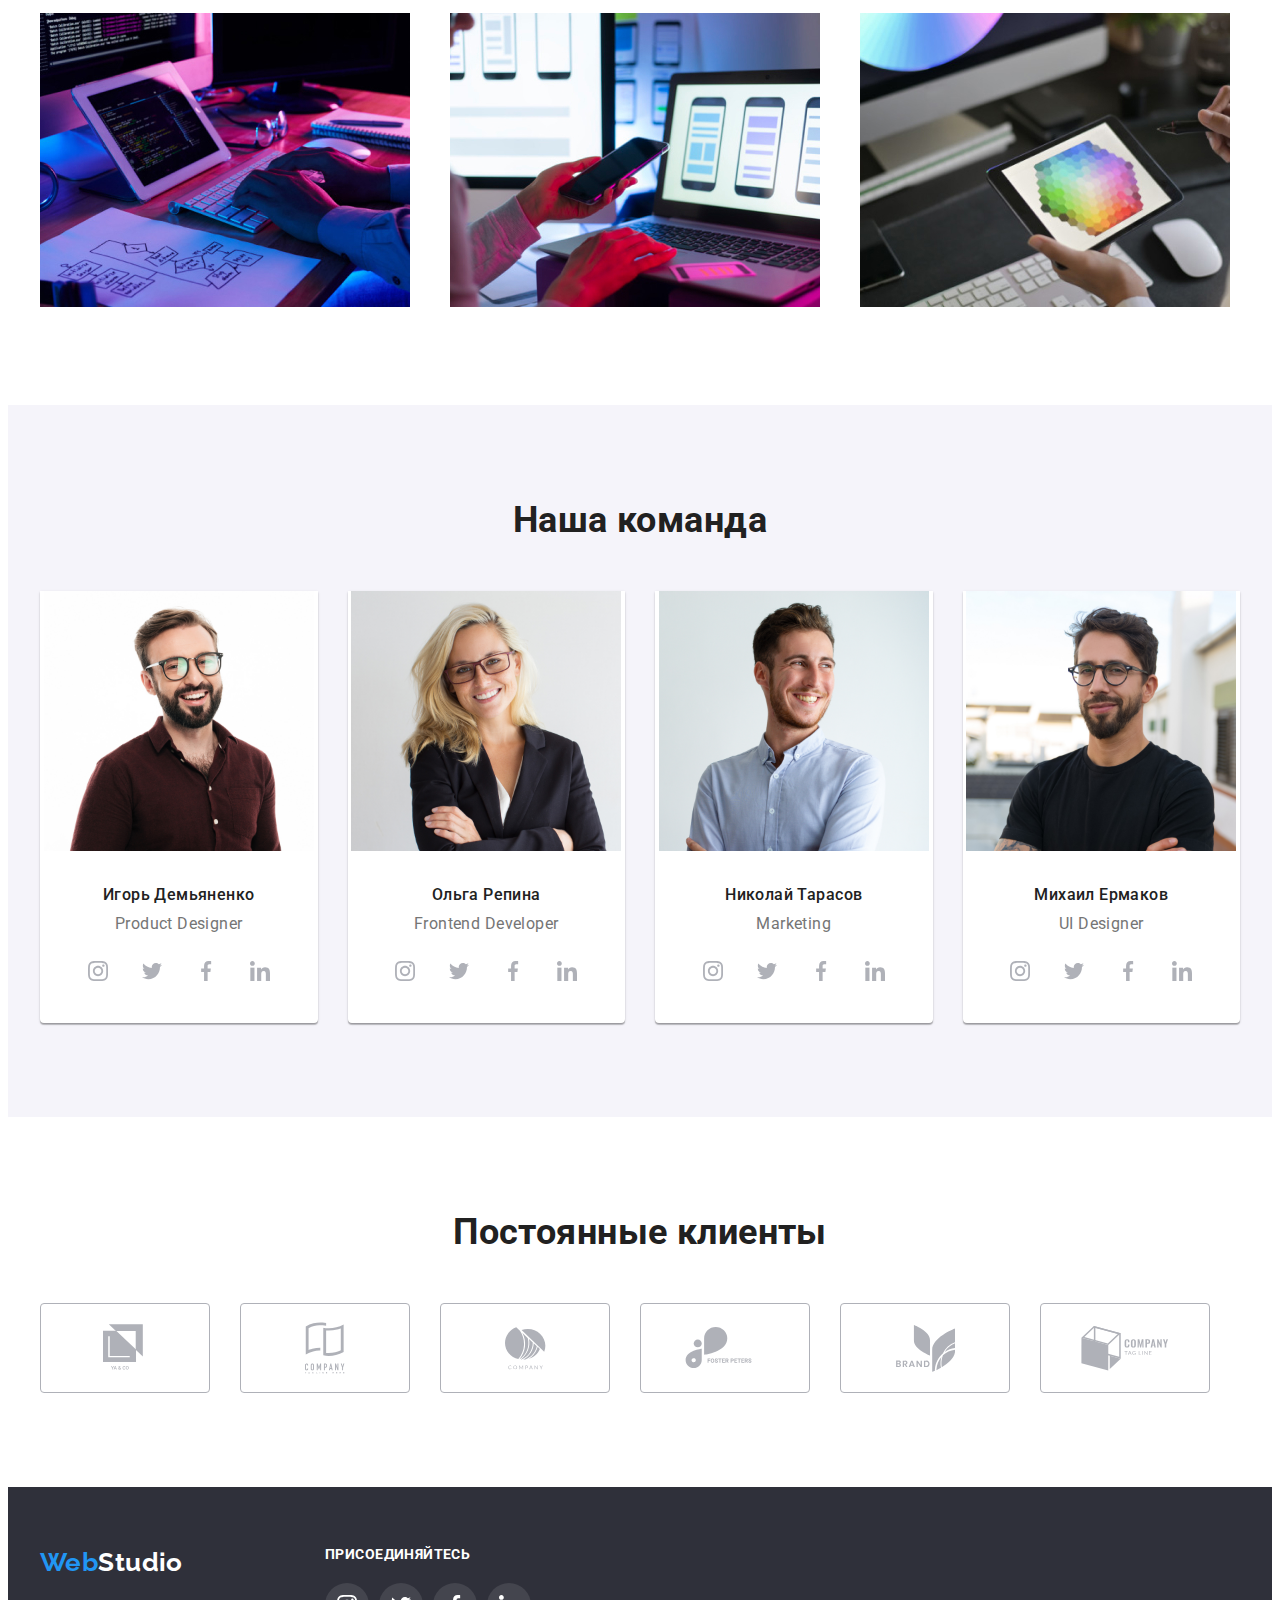
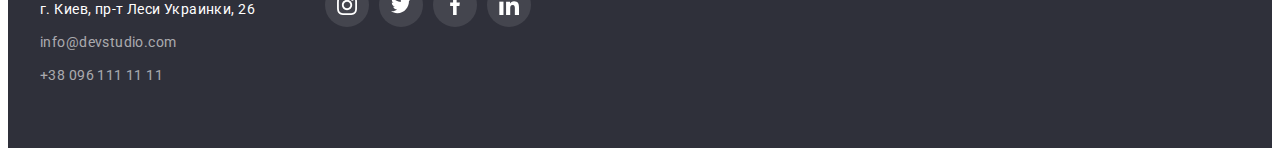
==== commit fc1b89a0: "check" ====
--- a/index.html
+++ b/index.html
@@ -328,16 +328,16 @@
     </main>
     <footer>
       <div class="container footer">
-        <section>
-      <a class="footer-logo" href="./index.html"><span class="web-logo">Web</span>Studio</a>
-        <address class="foot-address">
-            <span class="address ft-design ">г. Киев, пр-т Леси Украинки, 26</span>
-            <a class="footer-contacts  footer-item" href="mailto:info@devstudio.com">info@devstudio.com</a>
-            <a class="footer-contacts  " href="tel:+380961111111">+38 096 111 11 11</a>
-        </address>
-      </section>
-      <section class="join-us">
-        <h2 class="join-title">присоединяйтесь</h2>
+        <div class="info">
+          <a class="footer-logo" href="./index.html"><span class="web-logo">Web</span>Studio</a>
+          <address class="foot-address">
+              <span class="address ft-design ">г. Киев, пр-т Леси Украинки, 26</span>
+              <a class="footer-contacts  footer-item" href="mailto:info@devstudio.com">info@devstudio.com</a>
+              <a class="footer-contacts  " href="tel:+380961111111">+38 096 111 11 11</a>
+          </address>
+        </div>
+      <div class="join-us">
+        <p class="join-title">присоединяйтесь</p>
         <ul class="footer-socials list">
           <li class="footer-socials-item">
             <a href="" class="footer-socials-links">
@@ -367,7 +367,7 @@
             </a>
           </li>
         </ul>
-      </section>
+      </div>
       </div>
     </footer> 
   </body>
--- a/css/styles.css
+++ b/css/styles.css
@@ -147,7 +147,7 @@
     align-items: center;
     justify-content: center;
     max-width: 1600px;
-    height: 100vh;
+    height: 600px;
     margin-right: auto;
     margin-left: auto;
     padding: 200px 0;
@@ -436,7 +436,8 @@
     text-align: center;
     color: var(--headers-font-color);
 }
-.buttons:hover{
+.buttons:hover,
+.buttons:focus{
     color: var(--white-main-and-other);
     background-color: var(--buttons-hover-color);
     box-shadow: 0px 3px 1px rgba(0, 0, 0, 0.1), 0px 1px 2px rgba(0, 0, 0, 0.08), 0px 2px 2px rgba(0, 0, 0, 0.12);
@@ -453,6 +454,10 @@
 .item-portfolio{
     margin-top: 30px;
     margin-left: 30px;
+}
+.item-portfolio:hover{
+    cursor: pointer;
+    box-shadow: 0px 1px 1px rgba(0, 0, 0, 0.12), 0px 4px 4px rgba(0, 0, 0, 0.06), 1px 4px 6px rgba(0, 0, 0, 0.16);
 }
 
 .portfolio-card{
